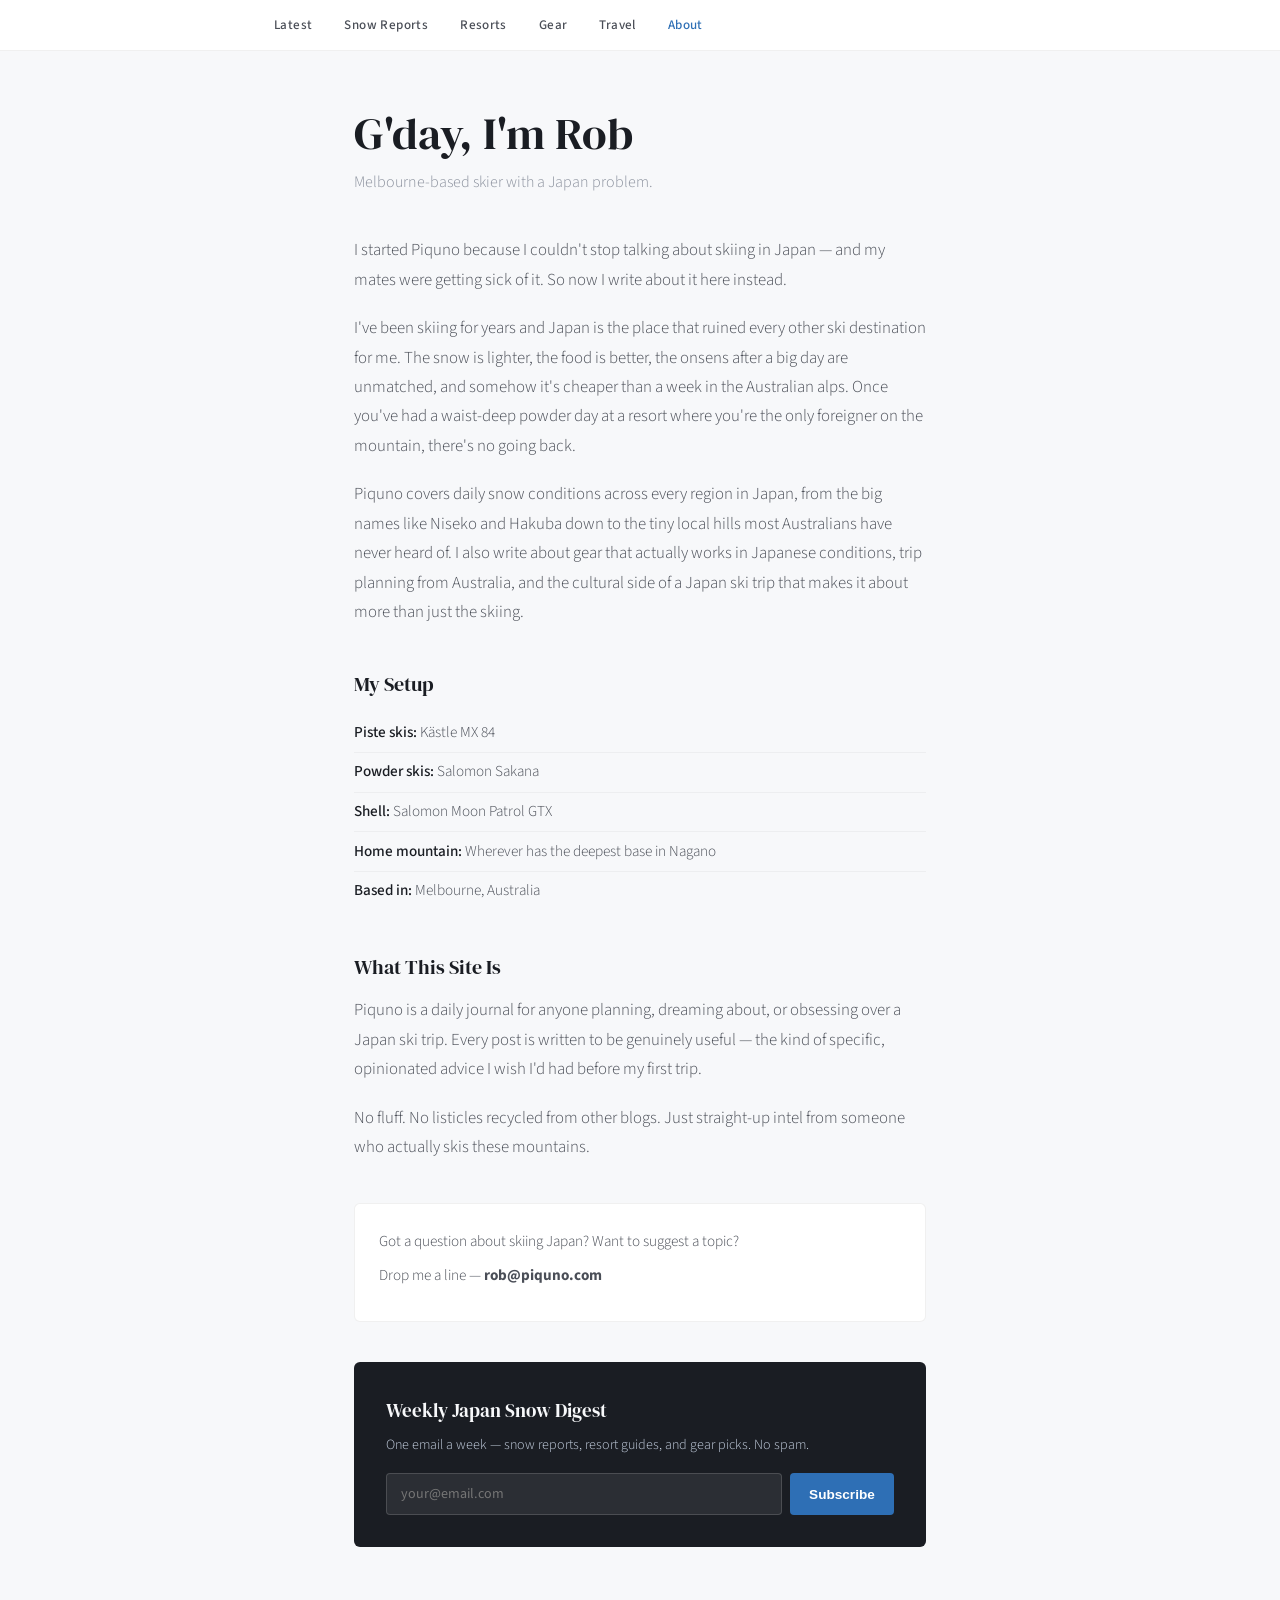
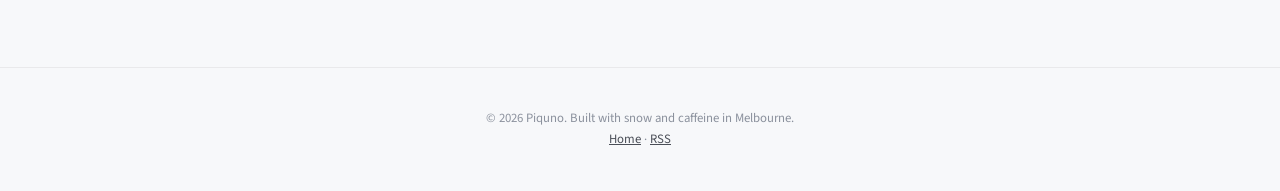
==== site/about.html @ ad060591 "initial commit" ====
<!DOCTYPE html>
<html lang="en">
<head>
    <meta charset="UTF-8">
    <meta name="viewport" content="width=device-width, initial-scale=1.0">
    <title>About — Piquno</title>
    <meta name="description" content="Piquno is a Japan skiing journal by an Australian skier chasing Japow every winter.">
    <link rel="canonical" href="https://piquno.com/about">
    <link href="https://fonts.googleapis.com/css2?family=DM+Serif+Display&family=Source+Sans+3:wght@300;400;500;600&display=swap" rel="stylesheet">
    <style>
        :root{--snow:#f7f8fa;--ink:#1a1d23;--slate:#4a4e57;--mist:#8b919d;--ice:#c5d0e0;--accent:#2e6fb5;--accent-light:#e8f0fb}*{margin:0;padding:0;box-sizing:border-box}body{font-family:'Source Sans 3',sans-serif;background:var(--snow);color:var(--ink);line-height:1.7;font-weight:400}

        nav{border-bottom:1px solid rgba(0,0,0,.06);background:#fff;position:sticky;top:0;z-index:100}nav ul{list-style:none;display:flex;gap:2rem;max-width:780px;margin:0 auto;padding:.85rem 1.5rem;font-size:.82rem;font-weight:500;letter-spacing:.03em}nav a{color:var(--slate);text-decoration:none;transition:color .2s}nav a:hover,nav a.active{color:var(--accent)}

        .about-page{max-width:620px;margin:0 auto;padding:3.5rem 1.5rem 5rem}

        .about-page h1{font-family:'DM Serif Display',serif;font-size:clamp(2rem,5vw,2.8rem);font-weight:400;line-height:1.2;margin-bottom:0.5rem}
        .about-page .subtitle{color:var(--mist);font-size:1rem;font-weight:300;margin-bottom:2.5rem}

        .about-page h2{font-family:'DM Serif Display',serif;font-size:1.25rem;font-weight:400;margin:2.5rem 0 0.75rem;color:var(--ink)}

        .about-page p{font-size:1.05rem;font-weight:300;color:var(--slate);margin-bottom:1.2rem;line-height:1.75}

        .about-page a{color:var(--accent)}

        .gear-list{margin:0.5rem 0 1.5rem 0;padding:0;list-style:none}
        .gear-list li{padding:0.4rem 0;font-size:0.95rem;font-weight:300;color:var(--slate);border-bottom:1px solid rgba(0,0,0,0.04)}
        .gear-list li:last-child{border:none}
        .gear-list .label{font-weight:500;color:var(--ink)}

        .cta-box{margin:2.5rem 0;padding:1.5rem;background:white;border:1px solid rgba(0,0,0,0.06);border-radius:6px}
        .cta-box p{margin-bottom:0.5rem;font-size:0.95rem}

        footer{border-top:1px solid rgba(0,0,0,.06);padding:2.5rem 1.5rem;text-align:center;font-size:.8rem;color:var(--mist)}footer a{color:var(--slate)}

        @media(max-width:600px){.about-page{padding:2.5rem 1.25rem 4rem}nav ul{gap:1.2rem;font-size:.78rem;padding:.75rem 1.25rem}}
    </style>
</head>
<body>
    <nav>
        <ul>
            <li><a href="/">Latest</a></li>
            <li><a href="/tags/snow-report">Snow Reports</a></li>
            <li><a href="/tags/resort-guide">Resorts</a></li>
            <li><a href="/tags/gear">Gear</a></li>
            <li><a href="/tags/travel">Travel</a></li>
            <li><a href="/about" class="active">About</a></li>
        </ul>
    </nav>

    <div class="about-page">
        <h1>G'day, I'm Rob</h1>
        <p class="subtitle">Melbourne-based skier with a Japan problem.</p>

        <p>I started Piquno because I couldn't stop talking about skiing in Japan — and my mates were getting sick of it. So now I write about it here instead.</p>

        <p>I've been skiing for years and Japan is the place that ruined every other ski destination for me. The snow is lighter, the food is better, the onsens after a big day are unmatched, and somehow it's cheaper than a week in the Australian alps. Once you've had a waist-deep powder day at a resort where you're the only foreigner on the mountain, there's no going back.</p>

        <p>Piquno covers daily snow conditions across every region in Japan, from the big names like Niseko and Hakuba down to the tiny local hills most Australians have never heard of. I also write about gear that actually works in Japanese conditions, trip planning from Australia, and the cultural side of a Japan ski trip that makes it about more than just the skiing.</p>

        <h2>My Setup</h2>
        <ul class="gear-list">
            <li><span class="label">Piste skis:</span> Kästle MX 84</li>
            <li><span class="label">Powder skis:</span> Salomon Sakana</li>
            <li><span class="label">Shell:</span> Salomon Moon Patrol GTX</li>
            <li><span class="label">Home mountain:</span> Wherever has the deepest base in Nagano</li>
            <li><span class="label">Based in:</span> Melbourne, Australia</li>
        </ul>

        <h2>What This Site Is</h2>
        <p>Piquno is a daily journal for anyone planning, dreaming about, or obsessing over a Japan ski trip. Every post is written to be genuinely useful — the kind of specific, opinionated advice I wish I'd had before my first trip.</p>

        <p>No fluff. No listicles recycled from other blogs. Just straight-up intel from someone who actually skis these mountains.</p>

        <div class="cta-box">
            <p>Got a question about skiing Japan? Want to suggest a topic?</p>
            <p>Drop me a line — <strong>rob@piquno.com</strong></p>
        </div>

        <div style="margin:2.5rem 0;padding:2rem;background:var(--ink);color:var(--snow);border-radius:6px;">
            <h2 style="font-family:'DM Serif Display',serif;font-size:1.2rem;margin:0 0 0.4rem;color:var(--snow);">Weekly Japan Snow Digest</h2>
            <p style="font-size:0.88rem;font-weight:300;color:var(--ice);margin-bottom:1rem;">One email a week — snow reports, resort guides, and gear picks. No spam.</p>
            <form action="https://buttondown.com/api/emails/embed-subscribe/piquno" method="post" target="popupwindow" style="display:flex;gap:0.5rem;flex-wrap:wrap;">
                <input type="email" name="email" placeholder="your@email.com" required style="flex:1;min-width:180px;padding:0.6rem 0.85rem;border:1px solid rgba(255,255,255,0.15);border-radius:4px;background:rgba(255,255,255,0.08);color:white;font-size:0.88rem;font-family:'Source Sans 3',sans-serif;">
                <button type="submit" style="padding:0.6rem 1.2rem;background:var(--accent);color:white;border:none;border-radius:4px;font-size:0.85rem;font-weight:600;cursor:pointer;">Subscribe</button>
            </form>
        </div>
    </div>

    <footer>
        <p>&copy; 2026 Piquno. Built with snow and caffeine in Melbourne.<br>
        <a href="/">Home</a> · <a href="/feed.xml">RSS</a></p>
    </footer>
</body>
</html>
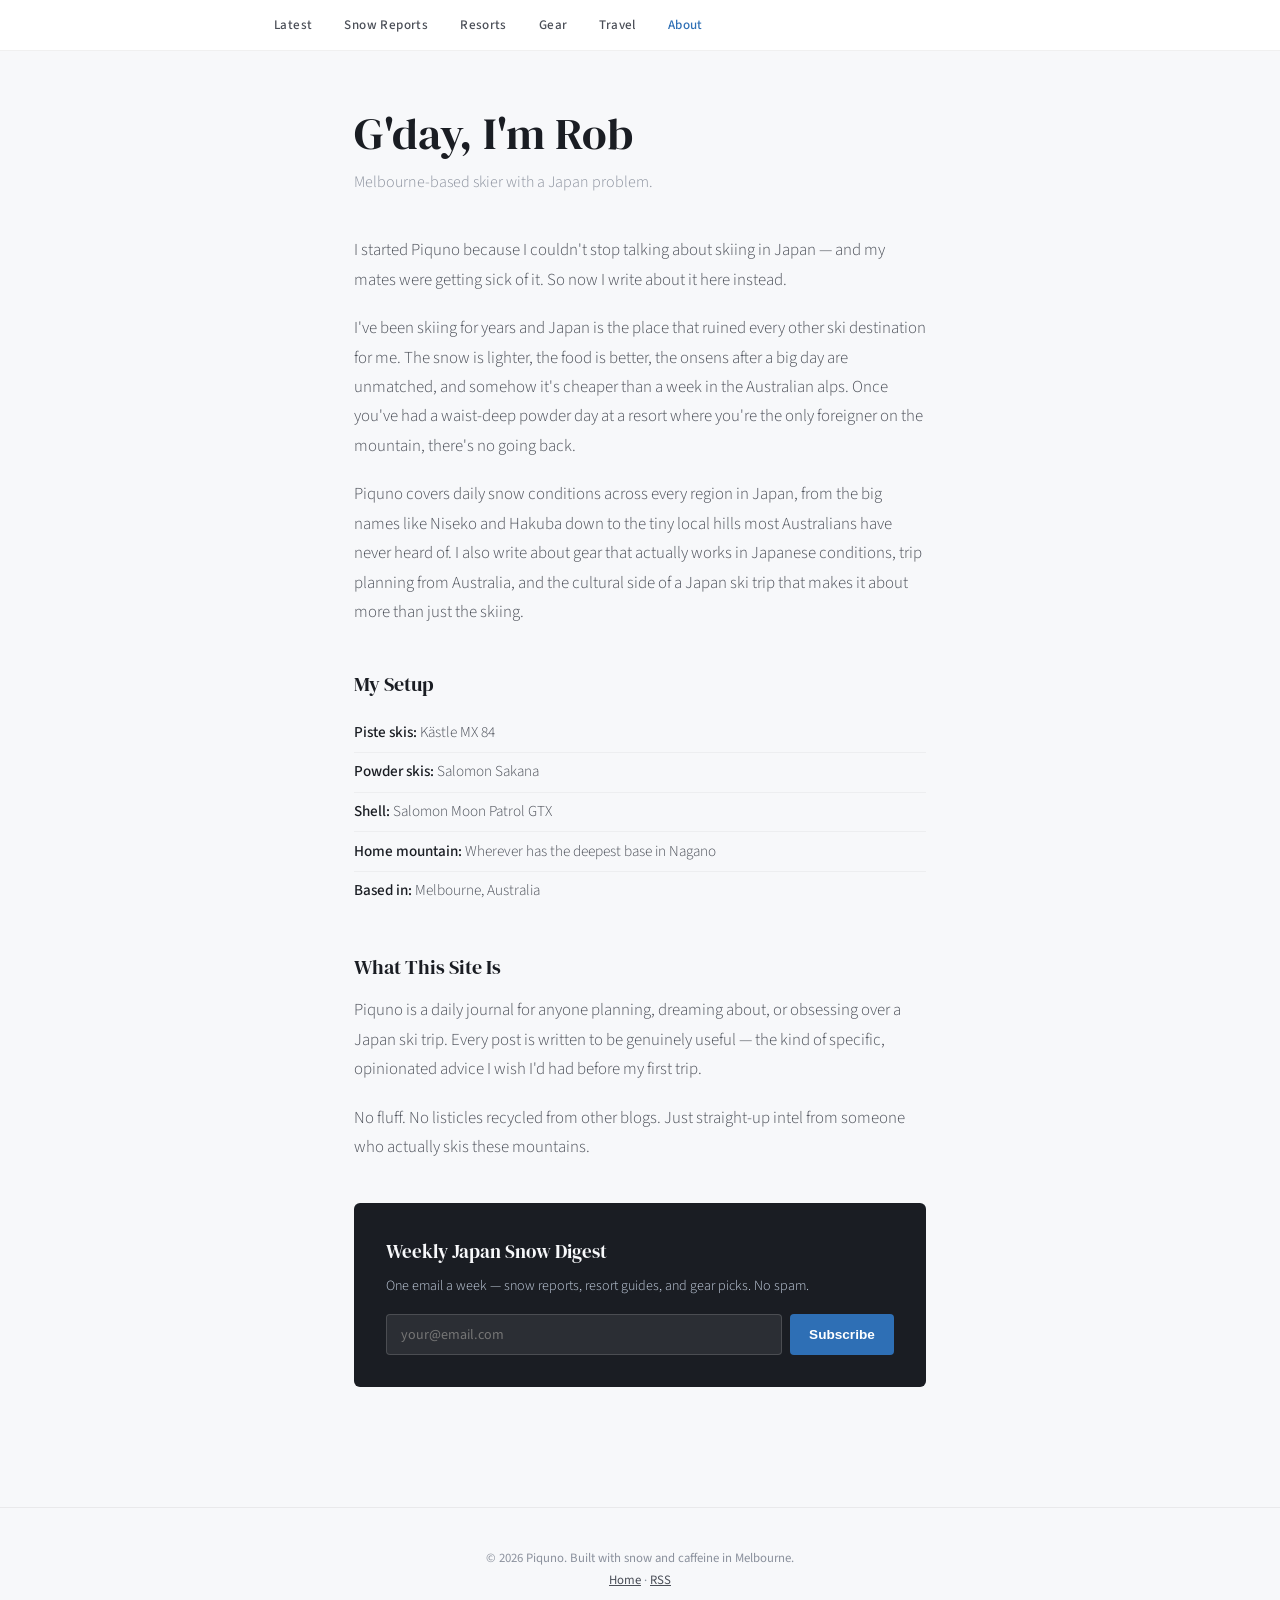
==== commit c3aaebb7: "remove contact box" ====
--- a/site/about.html
+++ b/site/about.html
@@ -72,11 +72,7 @@
 
         <p>No fluff. No listicles recycled from other blogs. Just straight-up intel from someone who actually skis these mountains.</p>
 
-        <div class="cta-box">
-            <p>Got a question about skiing Japan? Want to suggest a topic?</p>
-            <p>Drop me a line — <strong>rob@piquno.com</strong></p>
-        </div>
-
+       
         <div style="margin:2.5rem 0;padding:2rem;background:var(--ink);color:var(--snow);border-radius:6px;">
             <h2 style="font-family:'DM Serif Display',serif;font-size:1.2rem;margin:0 0 0.4rem;color:var(--snow);">Weekly Japan Snow Digest</h2>
             <p style="font-size:0.88rem;font-weight:300;color:var(--ice);margin-bottom:1rem;">One email a week — snow reports, resort guides, and gear picks. No spam.</p>
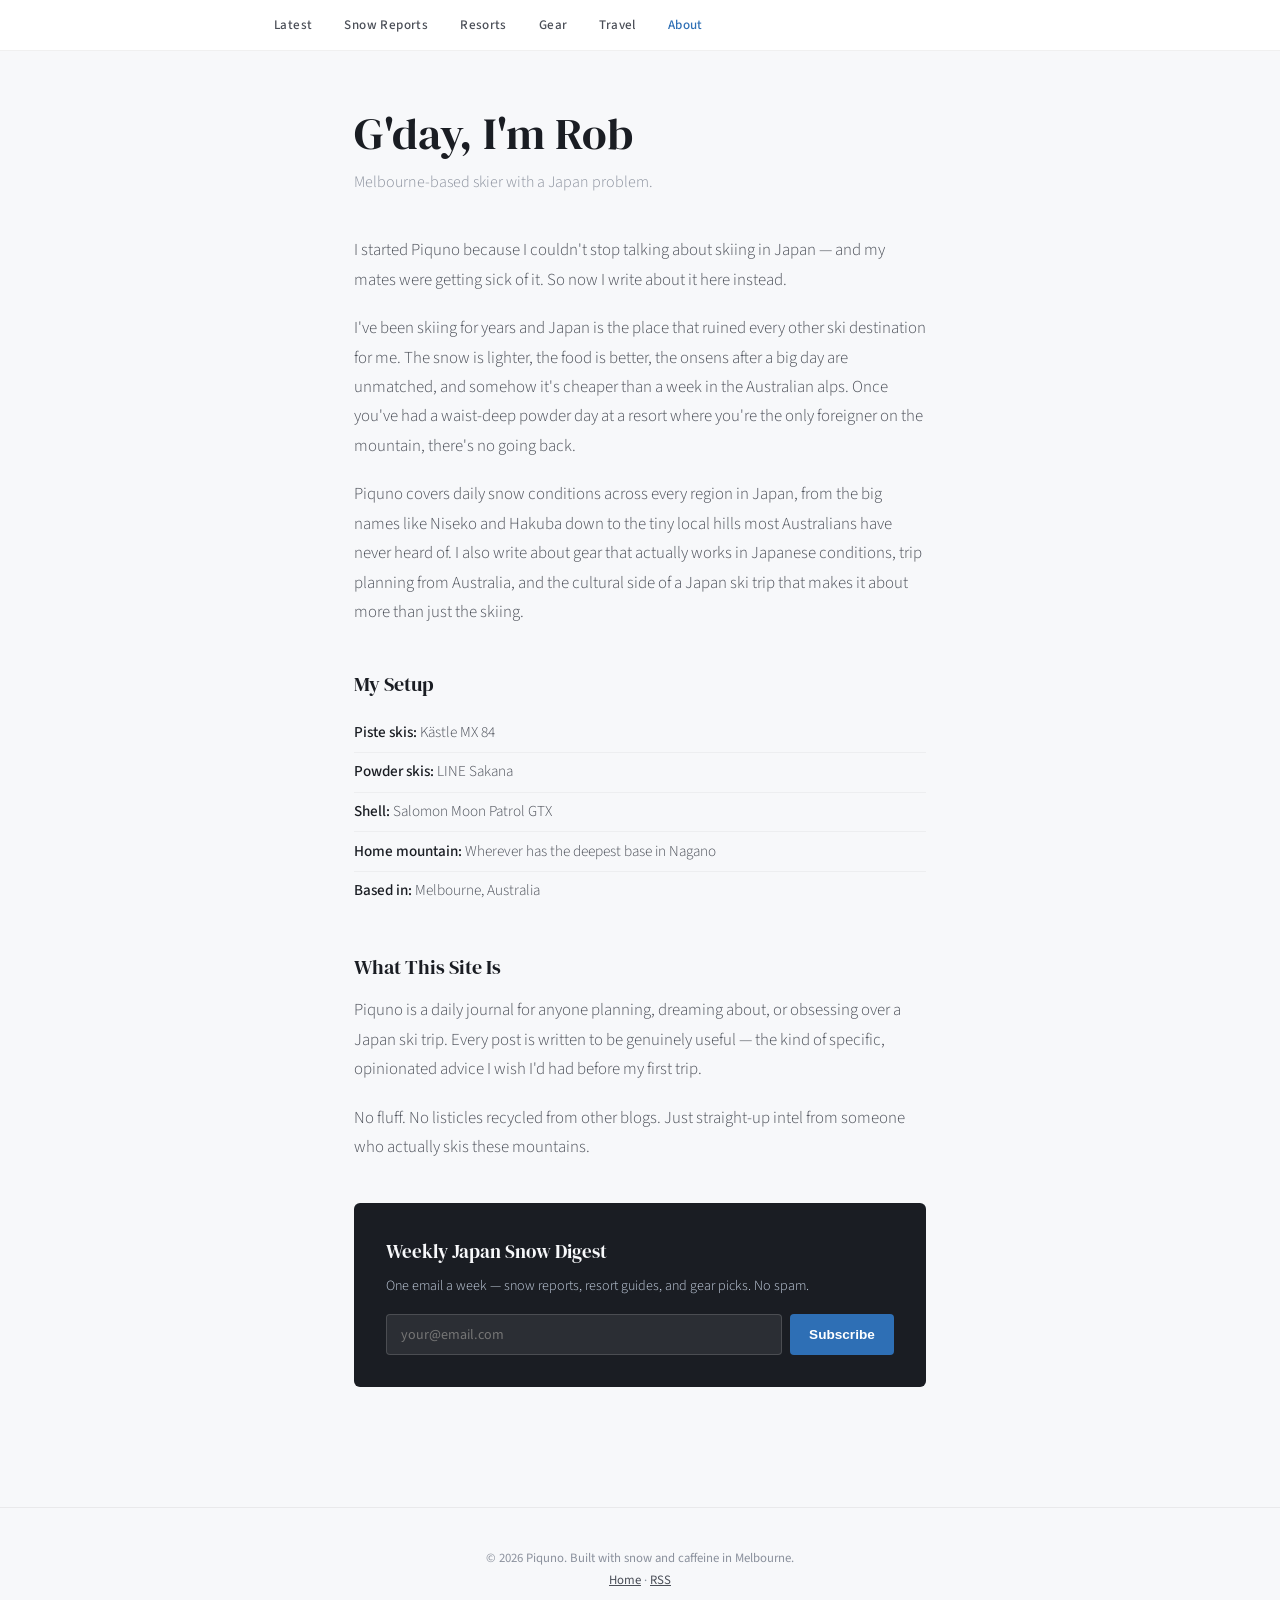
==== commit a70c177e: "fix powder ski brand to LINE" ====
--- a/site/about.html
+++ b/site/about.html
@@ -61,7 +61,7 @@
         <h2>My Setup</h2>
         <ul class="gear-list">
             <li><span class="label">Piste skis:</span> Kästle MX 84</li>
-            <li><span class="label">Powder skis:</span> Salomon Sakana</li>
+            <li><span class="label">Powder skis:</span> LINE Sakana</li>
             <li><span class="label">Shell:</span> Salomon Moon Patrol GTX</li>
             <li><span class="label">Home mountain:</span> Wherever has the deepest base in Nagano</li>
             <li><span class="label">Based in:</span> Melbourne, Australia</li>
@@ -72,7 +72,6 @@
 
         <p>No fluff. No listicles recycled from other blogs. Just straight-up intel from someone who actually skis these mountains.</p>
 
-       
         <div style="margin:2.5rem 0;padding:2rem;background:var(--ink);color:var(--snow);border-radius:6px;">
             <h2 style="font-family:'DM Serif Display',serif;font-size:1.2rem;margin:0 0 0.4rem;color:var(--snow);">Weekly Japan Snow Digest</h2>
             <p style="font-size:0.88rem;font-weight:300;color:var(--ice);margin-bottom:1rem;">One email a week — snow reports, resort guides, and gear picks. No spam.</p>
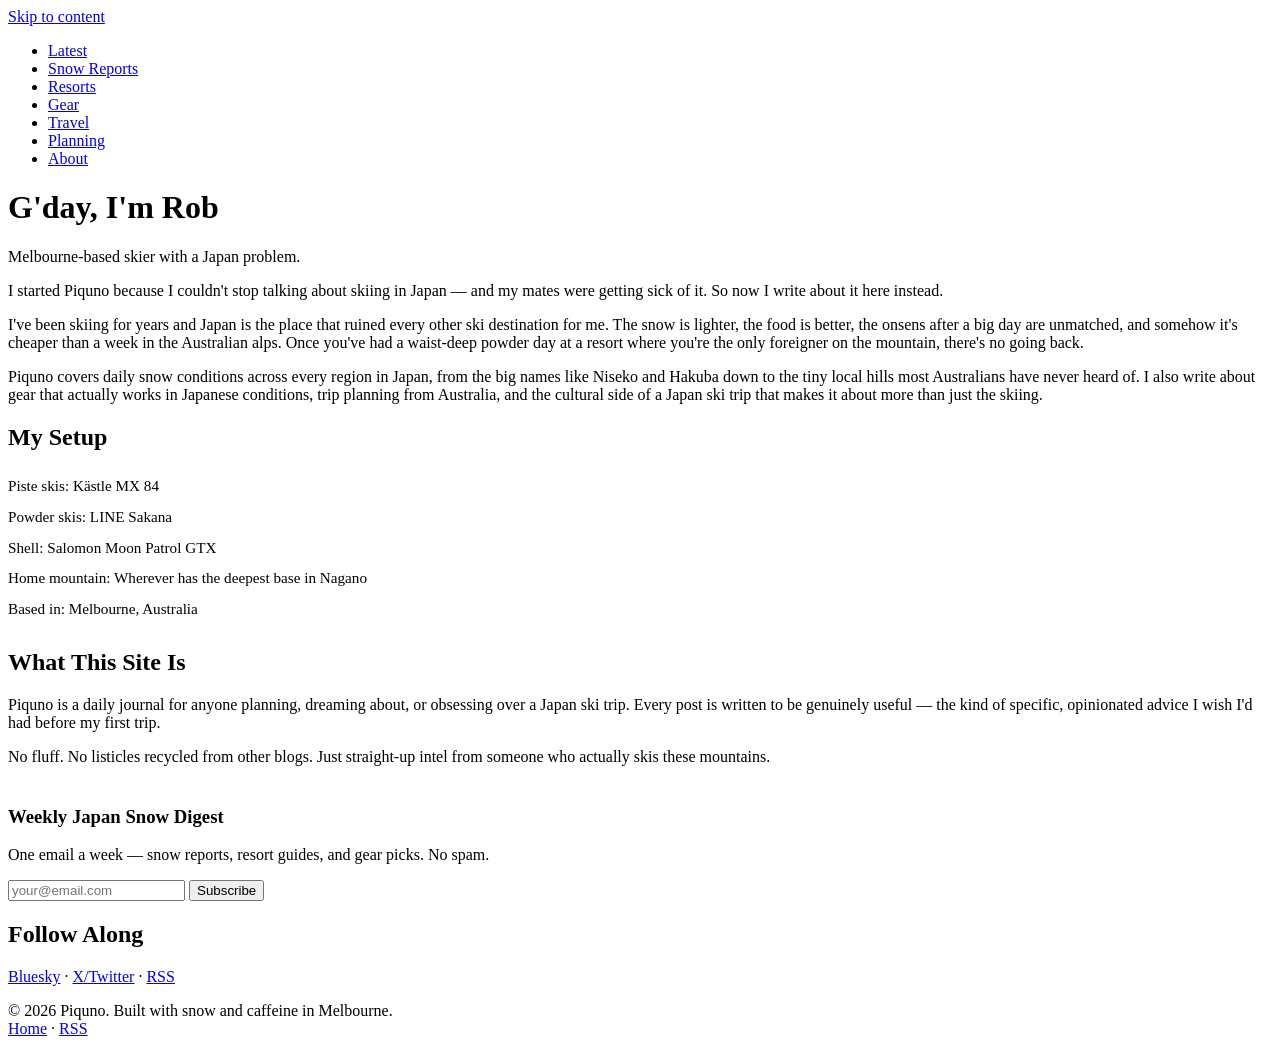
==== commit 2a0f7a00: "Add files via upload" ====
--- a/site/about.html
+++ b/site/about.html
@@ -1,54 +1,93 @@
 <!DOCTYPE html>
-<html lang="en">
+<html lang="en-AU">
 <head>
     <meta charset="UTF-8">
     <meta name="viewport" content="width=device-width, initial-scale=1.0">
     <title>About — Piquno</title>
     <meta name="description" content="Piquno is a Japan skiing journal by an Australian skier chasing Japow every winter.">
     <link rel="canonical" href="https://piquno.com/about">
+
+    <!-- Open Graph -->
+    <meta property="og:title" content="About — Piquno">
+    <meta property="og:description" content="Piquno is a Japan skiing journal by an Australian skier chasing Japow every winter.">
+    <meta property="og:type" content="website">
+    <meta property="og:url" content="https://piquno.com/about">
+    <meta property="og:site_name" content="Piquno">
+    <meta property="og:locale" content="en_AU">
+    <meta property="og:image" content="https://piquno.com/og-default.jpg">
+
+    <!-- Twitter Card -->
+    <meta name="twitter:card" content="summary_large_image">
+    <meta name="twitter:site" content="@piqunoski">
+    <meta name="twitter:creator" content="@piqunoski">
+    <meta name="twitter:title" content="About — Piquno">
+    <meta name="twitter:description" content="Piquno is a Japan skiing journal by an Australian skier chasing Japow every winter.">
+    <meta name="twitter:image" content="https://piquno.com/og-default.jpg">
+
+    <meta name="theme-color" content="#1a1d23" media="(prefers-color-scheme: dark)">
+    <meta name="theme-color" content="#f7f8fa" media="(prefers-color-scheme: light)">
+    <link rel="icon" href="/favicon.svg" type="image/svg+xml">
+    <link rel="alternate icon" href="/favicon.ico">
+    <link rel="apple-touch-icon" href="/apple-touch-icon.png">
+    <link rel="alternate" type="application/rss+xml" title="Piquno RSS" href="/feed.xml">
+
+    <link rel="me" href="https://bsky.app/profile/piqunoski.bsky.social">
+    <link rel="me" href="https://x.com/piqunoski">
+
+    <link rel="preconnect" href="https://fonts.googleapis.com">
+    <link rel="preconnect" href="https://fonts.gstatic.com" crossorigin>
     <link href="https://fonts.googleapis.com/css2?family=DM+Serif+Display&family=Source+Sans+3:wght@300;400;500;600&display=swap" rel="stylesheet">
+    <link rel="stylesheet" href="/styles.css">
+
+    <script type="application/ld+json">
+    {
+      "@context": "https://schema.org",
+      "@type": "AboutPage",
+      "name": "About Piquno",
+      "url": "https://piquno.com/about",
+      "inLanguage": "en-AU",
+      "mainEntity": {
+        "@type": "Person",
+        "name": "Rob",
+        "description": "Melbourne-based skier writing about Japan skiing.",
+        "url": "https://piquno.com/about",
+        "sameAs": [
+          "https://bsky.app/profile/piqunoski.bsky.social",
+          "https://x.com/piqunoski"
+        ]
+      }
+    }
+    </script>
     <style>
-        :root{--snow:#f7f8fa;--ink:#1a1d23;--slate:#4a4e57;--mist:#8b919d;--ice:#c5d0e0;--accent:#2e6fb5;--accent-light:#e8f0fb}*{margin:0;padding:0;box-sizing:border-box}body{font-family:'Source Sans 3',sans-serif;background:var(--snow);color:var(--ink);line-height:1.7;font-weight:400}
-
-        nav{border-bottom:1px solid rgba(0,0,0,.06);background:#fff;position:sticky;top:0;z-index:100}nav ul{list-style:none;display:flex;gap:2rem;max-width:780px;margin:0 auto;padding:.85rem 1.5rem;font-size:.82rem;font-weight:500;letter-spacing:.03em}nav a{color:var(--slate);text-decoration:none;transition:color .2s}nav a:hover,nav a.active{color:var(--accent)}
-
-        .about-page{max-width:620px;margin:0 auto;padding:3.5rem 1.5rem 5rem}
-
-        .about-page h1{font-family:'DM Serif Display',serif;font-size:clamp(2rem,5vw,2.8rem);font-weight:400;line-height:1.2;margin-bottom:0.5rem}
-        .about-page .subtitle{color:var(--mist);font-size:1rem;font-weight:300;margin-bottom:2.5rem}
-
-        .about-page h2{font-family:'DM Serif Display',serif;font-size:1.25rem;font-weight:400;margin:2.5rem 0 0.75rem;color:var(--ink)}
-
-        .about-page p{font-size:1.05rem;font-weight:300;color:var(--slate);margin-bottom:1.2rem;line-height:1.75}
-
-        .about-page a{color:var(--accent)}
-
-        .gear-list{margin:0.5rem 0 1.5rem 0;padding:0;list-style:none}
-        .gear-list li{padding:0.4rem 0;font-size:0.95rem;font-weight:300;color:var(--slate);border-bottom:1px solid rgba(0,0,0,0.04)}
-        .gear-list li:last-child{border:none}
-        .gear-list .label{font-weight:500;color:var(--ink)}
-
-        .cta-box{margin:2.5rem 0;padding:1.5rem;background:white;border:1px solid rgba(0,0,0,0.06);border-radius:6px}
-        .cta-box p{margin-bottom:0.5rem;font-size:0.95rem}
-
-        footer{border-top:1px solid rgba(0,0,0,.06);padding:2.5rem 1.5rem;text-align:center;font-size:.8rem;color:var(--mist)}footer a{color:var(--slate)}
-
-        @media(max-width:600px){.about-page{padding:2.5rem 1.25rem 4rem}nav ul{gap:1.2rem;font-size:.78rem;padding:.75rem 1.25rem}}
+        /* Page-specific tweaks beyond the shared stylesheet */
+        .gear-list { margin: 0.5rem 0 1.5rem 0; padding: 0; list-style: none; }
+        .gear-list li {
+            padding: 0.4rem 0;
+            font-size: 0.95rem;
+            font-weight: 300;
+            color: var(--slate);
+            border-bottom: 1px solid var(--border);
+        }
+        .gear-list li:last-child { border: none; }
+        .gear-list .label { font-weight: 500; color: var(--ink); }
     </style>
 </head>
 <body>
-    <nav>
+    <a href="#main" class="skip-link">Skip to content</a>
+
+    <nav aria-label="Primary">
         <ul>
             <li><a href="/">Latest</a></li>
-            <li><a href="/tags/snow-report">Snow Reports</a></li>
-            <li><a href="/tags/resort-guide">Resorts</a></li>
-            <li><a href="/tags/gear">Gear</a></li>
-            <li><a href="/tags/travel">Travel</a></li>
+            <li><a href="/tags/snow-report/">Snow Reports</a></li>
+            <li><a href="/tags/resort-guide/">Resorts</a></li>
+            <li><a href="/tags/gear/">Gear</a></li>
+            <li><a href="/tags/travel/">Travel</a></li>
+            <li><a href="/tags/planning/">Planning</a></li>
             <li><a href="/about" class="active">About</a></li>
         </ul>
     </nav>
 
-    <div class="about-page">
+    <main id="main" class="about-page">
         <h1>G'day, I'm Rob</h1>
         <p class="subtitle">Melbourne-based skier with a Japan problem.</p>
 
@@ -72,19 +111,54 @@
 
         <p>No fluff. No listicles recycled from other blogs. Just straight-up intel from someone who actually skis these mountains.</p>
 
-        <div style="margin:2.5rem 0;padding:2rem;background:var(--ink);color:var(--snow);border-radius:6px;">
-            <h2 style="font-family:'DM Serif Display',serif;font-size:1.2rem;margin:0 0 0.4rem;color:var(--snow);">Weekly Japan Snow Digest</h2>
-            <p style="font-size:0.88rem;font-weight:300;color:var(--ice);margin-bottom:1rem;">One email a week — snow reports, resort guides, and gear picks. No spam.</p>
-            <form action="https://buttondown.com/api/emails/embed-subscribe/piquno" method="post" target="popupwindow" style="display:flex;gap:0.5rem;flex-wrap:wrap;">
-                <input type="email" name="email" placeholder="your@email.com" required style="flex:1;min-width:180px;padding:0.6rem 0.85rem;border:1px solid rgba(255,255,255,0.15);border-radius:4px;background:rgba(255,255,255,0.08);color:white;font-size:0.88rem;font-family:'Source Sans 3',sans-serif;">
-                <button type="submit" style="padding:0.6rem 1.2rem;background:var(--accent);color:white;border:none;border-radius:4px;font-size:0.85rem;font-weight:600;cursor:pointer;">Subscribe</button>
+        <div class="newsletter-box" style="margin-top:2.5rem">
+            <h3>Weekly Japan Snow Digest</h3>
+            <p>One email a week — snow reports, resort guides, and gear picks. No spam.</p>
+            <form class="newsletter-form"
+                  id="newsletter-form-about"
+                  action="https://buttondown.com/api/emails/embed-subscribe/piquno"
+                  method="post"
+                  target="popupwindow">
+                <label for="nl-email-about" style="position:absolute;left:-9999px">Your email address</label>
+                <input type="email" id="nl-email-about" name="email" placeholder="your@email.com" required autocomplete="email">
+                <button type="submit">Subscribe</button>
             </form>
+            <p class="nl-status" id="nl-status-about" role="status" aria-live="polite"></p>
         </div>
-    </div>
+
+        <h2>Follow Along</h2>
+        <p>
+          <a href="https://bsky.app/profile/piqunoski.bsky.social" rel="me">Bluesky</a> ·
+          <a href="https://x.com/piqunoski" rel="me">X/Twitter</a> ·
+          <a href="/feed.xml">RSS</a>
+        </p>
+    </main>
 
     <footer>
         <p>&copy; 2026 Piquno. Built with snow and caffeine in Melbourne.<br>
         <a href="/">Home</a> · <a href="/feed.xml">RSS</a></p>
     </footer>
+
+    <script>
+        // Submit newsletter via fetch so popup blockers don't silently swallow the request.
+        (function () {
+            var form = document.getElementById('newsletter-form-about');
+            var status = document.getElementById('nl-status-about');
+            if (!form || !status) return;
+            form.addEventListener('submit', function (e) {
+                e.preventDefault();
+                var data = new FormData(form);
+                status.textContent = 'Subscribing…';
+                fetch(form.action, { method: 'POST', body: data, mode: 'no-cors' })
+                    .then(function () {
+                        status.textContent = 'Thanks! Check your inbox to confirm.';
+                        form.reset();
+                    })
+                    .catch(function () {
+                        status.textContent = 'Something went wrong. Try again in a moment.';
+                    });
+            });
+        })();
+    </script>
 </body>
 </html>
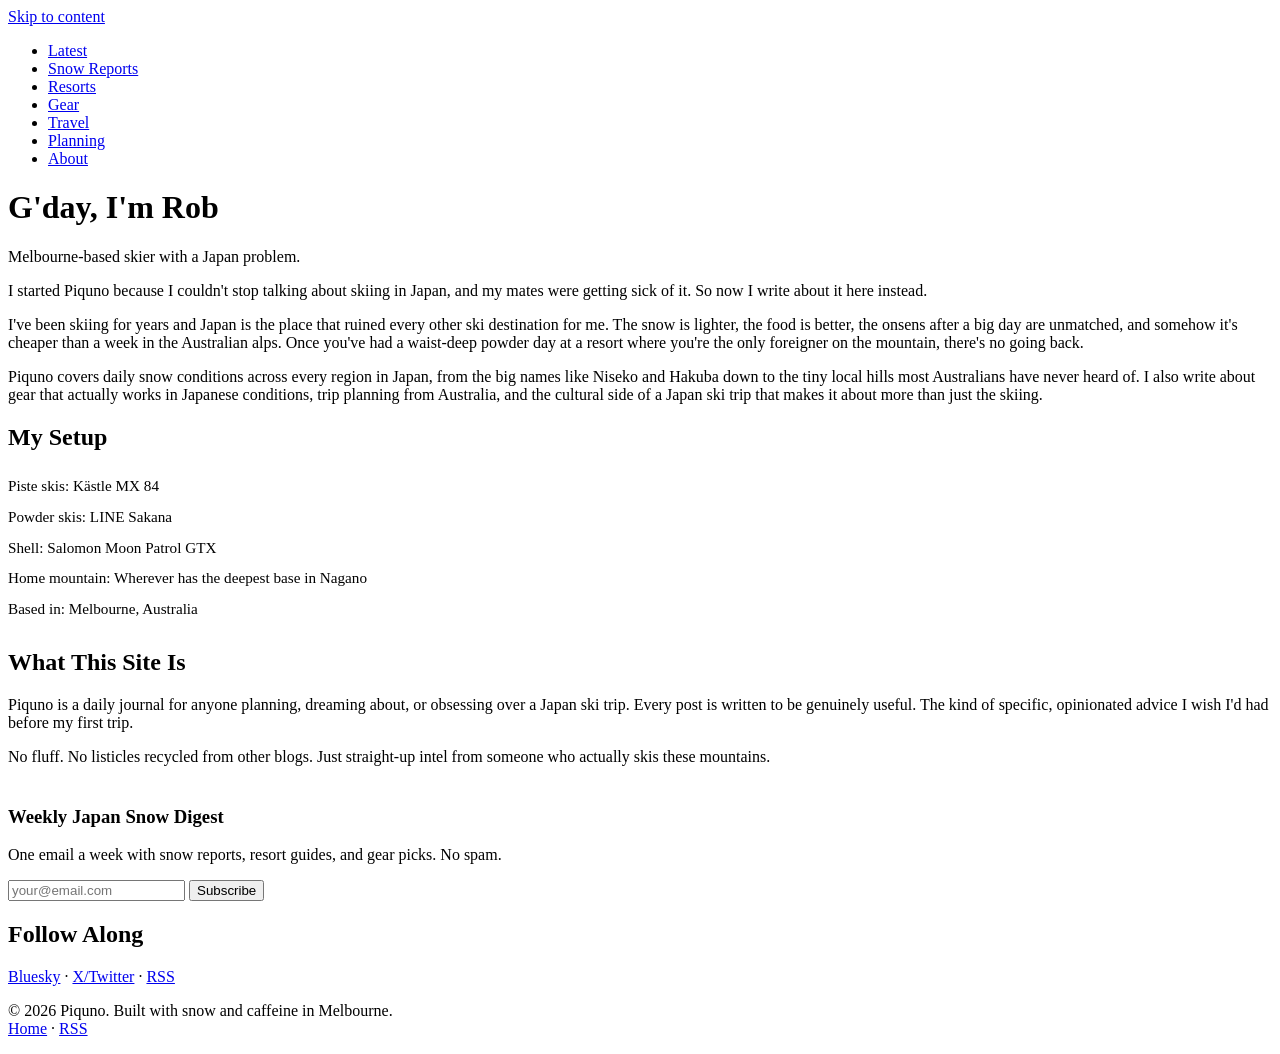
==== commit ee49b986: "Strip em-dashes from generated and static content Em-dashes are one of the most reliable AI-generate" ====
--- a/site/about.html
+++ b/site/about.html
@@ -3,12 +3,12 @@
 <head>
     <meta charset="UTF-8">
     <meta name="viewport" content="width=device-width, initial-scale=1.0">
-    <title>About — Piquno</title>
+    <title>About | Piquno</title>
     <meta name="description" content="Piquno is a Japan skiing journal by an Australian skier chasing Japow every winter.">
     <link rel="canonical" href="https://piquno.com/about">
 
     <!-- Open Graph -->
-    <meta property="og:title" content="About — Piquno">
+    <meta property="og:title" content="About | Piquno">
     <meta property="og:description" content="Piquno is a Japan skiing journal by an Australian skier chasing Japow every winter.">
     <meta property="og:type" content="website">
     <meta property="og:url" content="https://piquno.com/about">
@@ -20,7 +20,7 @@
     <meta name="twitter:card" content="summary_large_image">
     <meta name="twitter:site" content="@piqunoski">
     <meta name="twitter:creator" content="@piqunoski">
-    <meta name="twitter:title" content="About — Piquno">
+    <meta name="twitter:title" content="About | Piquno">
     <meta name="twitter:description" content="Piquno is a Japan skiing journal by an Australian skier chasing Japow every winter.">
     <meta name="twitter:image" content="https://piquno.com/og-default.jpg">
 
@@ -91,7 +91,7 @@
         <h1>G'day, I'm Rob</h1>
         <p class="subtitle">Melbourne-based skier with a Japan problem.</p>
 
-        <p>I started Piquno because I couldn't stop talking about skiing in Japan — and my mates were getting sick of it. So now I write about it here instead.</p>
+        <p>I started Piquno because I couldn't stop talking about skiing in Japan, and my mates were getting sick of it. So now I write about it here instead.</p>
 
         <p>I've been skiing for years and Japan is the place that ruined every other ski destination for me. The snow is lighter, the food is better, the onsens after a big day are unmatched, and somehow it's cheaper than a week in the Australian alps. Once you've had a waist-deep powder day at a resort where you're the only foreigner on the mountain, there's no going back.</p>
 
@@ -107,22 +107,24 @@
         </ul>
 
         <h2>What This Site Is</h2>
-        <p>Piquno is a daily journal for anyone planning, dreaming about, or obsessing over a Japan ski trip. Every post is written to be genuinely useful — the kind of specific, opinionated advice I wish I'd had before my first trip.</p>
+        <p>Piquno is a daily journal for anyone planning, dreaming about, or obsessing over a Japan ski trip. Every post is written to be genuinely useful. The kind of specific, opinionated advice I wish I'd had before my first trip.</p>
 
         <p>No fluff. No listicles recycled from other blogs. Just straight-up intel from someone who actually skis these mountains.</p>
 
         <div class="newsletter-box" style="margin-top:2.5rem">
             <h3>Weekly Japan Snow Digest</h3>
-            <p>One email a week — snow reports, resort guides, and gear picks. No spam.</p>
+            <p>One email a week with snow reports, resort guides, and gear picks. No spam.</p>
             <form class="newsletter-form"
                   id="newsletter-form-about"
                   action="https://buttondown.com/api/emails/embed-subscribe/piquno"
                   method="post"
-                  target="popupwindow">
+                  target="nl-postback">
                 <label for="nl-email-about" style="position:absolute;left:-9999px">Your email address</label>
                 <input type="email" id="nl-email-about" name="email" placeholder="your@email.com" required autocomplete="email">
                 <button type="submit">Subscribe</button>
             </form>
+            <iframe name="nl-postback" title="Newsletter response" aria-hidden="true" tabindex="-1"
+                    style="position:absolute;left:-9999px;width:1px;height:1px;border:0"></iframe>
             <p class="nl-status" id="nl-status-about" role="status" aria-live="polite"></p>
         </div>
 
@@ -140,23 +142,15 @@
     </footer>
 
     <script>
-        // Submit newsletter via fetch so popup blockers don't silently swallow the request.
+        // Newsletter: native POST into the hidden iframe (see index.html for the
+        // reasoning — fetch+no-cors masked real Buttondown errors).
         (function () {
             var form = document.getElementById('newsletter-form-about');
             var status = document.getElementById('nl-status-about');
             if (!form || !status) return;
-            form.addEventListener('submit', function (e) {
-                e.preventDefault();
-                var data = new FormData(form);
-                status.textContent = 'Subscribing…';
-                fetch(form.action, { method: 'POST', body: data, mode: 'no-cors' })
-                    .then(function () {
-                        status.textContent = 'Thanks! Check your inbox to confirm.';
-                        form.reset();
-                    })
-                    .catch(function () {
-                        status.textContent = 'Something went wrong. Try again in a moment.';
-                    });
+            form.addEventListener('submit', function () {
+                status.textContent = 'Thanks! Check your inbox to confirm.';
+                setTimeout(function () { form.reset(); }, 200);
             });
         })();
     </script>
